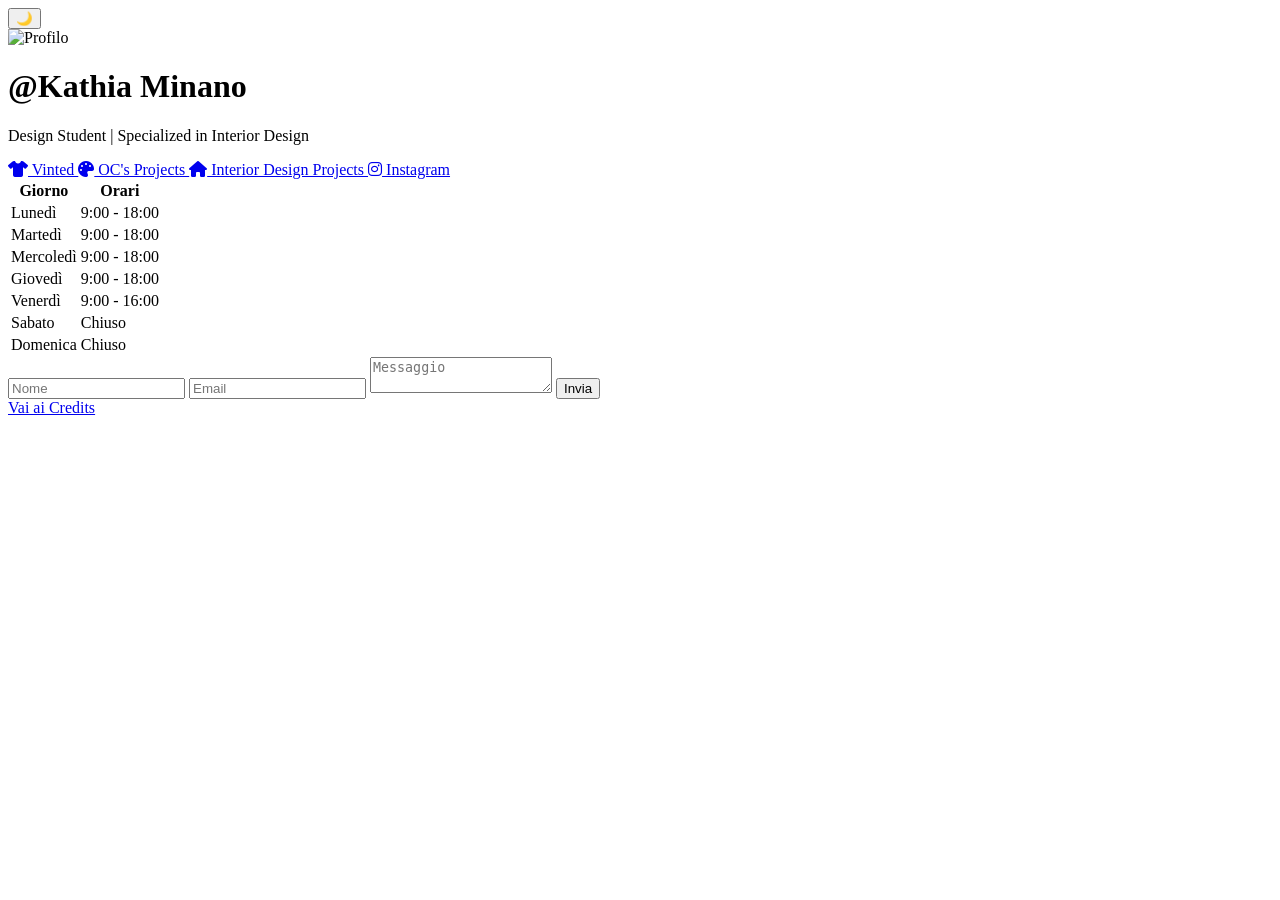
==== index.html @ 04611313 "Add initial HTML structure for Bio Link page" ====
<!DOCTYPE html>
<html lang="it">
<head>
  <meta charset="UTF-8">
  <meta name="viewport" content="width=device-width, initial-scale=1.0">
  
  <!-- LIBRERIE -->
  <link rel="stylesheet" href="https://cdnjs.cloudflare.com/ajax/libs/font-awesome/6.5.0/css/all.min.css">
  <link rel="stylesheet" href="https://cdnjs.cloudflare.com/ajax/libs/animate.css/4.1.1/animate.min.css"/>
  
  <link rel="stylesheet" href="style.css">
  <title>Bio Link</title>
</head>

<body>

<div class="theme-switch">
  <button id="theme-toggle">🌙</button>
</div>

<header>
  <img src="https://i.imgur.com/Iqehbpe.png" alt="Profilo" class="profile-img">
  <h1>@Kathia Minano</h1>
  <p>Design Student | Specialized in Interior Design</p>
</header>

<main class="container">

  <!-- LINK -->
  <a href="https://www.vinted.it/member/184225014-kathia186" class="btn vinted animate__animated animate__fadeInUp">
    <i class="fa-solid fa-shirt"></i> Vinted
  </a>

  <a href="#" class="btn canva animate__animated animate__fadeInUp animate__delay-1s">
    <i class="fa-solid fa-palette"></i> OC's Projects
  </a>

  <a href="#" class="btn design animate__animated animate__fadeInUp animate__delay-2s">
    <i class="fa-solid fa-house"></i> Interior Design Projects
  </a>

  <a href="#" class="btn instagram animate__animated animate__fadeInUp animate__delay-3s">
    <i class="fa-brands fa-instagram"></i> Instagram
  </a>

  <!-- ============================= -->
  <!-- TABELLA ORARI -->
  <table>
    <thead>
      <tr>
        <th>Giorno</th>
        <th>Orari</th>
      </tr>
    </thead>
    <tbody>
      <tr><td>Lunedì</td><td>9:00 - 18:00</td></tr>
      <tr><td>Martedì</td><td>9:00 - 18:00</td></tr>
      <tr><td>Mercoledì</td><td>9:00 - 18:00</td></tr>
      <tr><td>Giovedì</td><td>9:00 - 18:00</td></tr>
      <tr><td>Venerdì</td><td>9:00 - 16:00</td></tr>
      <tr><td>Sabato</td><td>Chiuso</td></tr>
      <tr><td>Domenica</td><td>Chiuso</td></tr>
    </tbody>
  </table>

  <!-- ============================= -->
  <!-- FORM CONTATTI -->
  <form id="contact-form">
    <input type="text" id="name" placeholder="Nome" required>
    <input type="email" id="email" placeholder="Email" required>
    <textarea id="message" placeholder="Messaggio" required></textarea>
    <button type="submit">Invia</button>
  </form>

  <!-- LINK AI CREDITS -->
  <a href="credits.html" class="btn">Vai ai Credits</a>

</main>

<footer></footer>

<!-- JQUERY -->
<script src="https://code.jquery.com/jquery-3.6.0.min.js"></script>

<script src="script.js"></script>
</body>
</html>
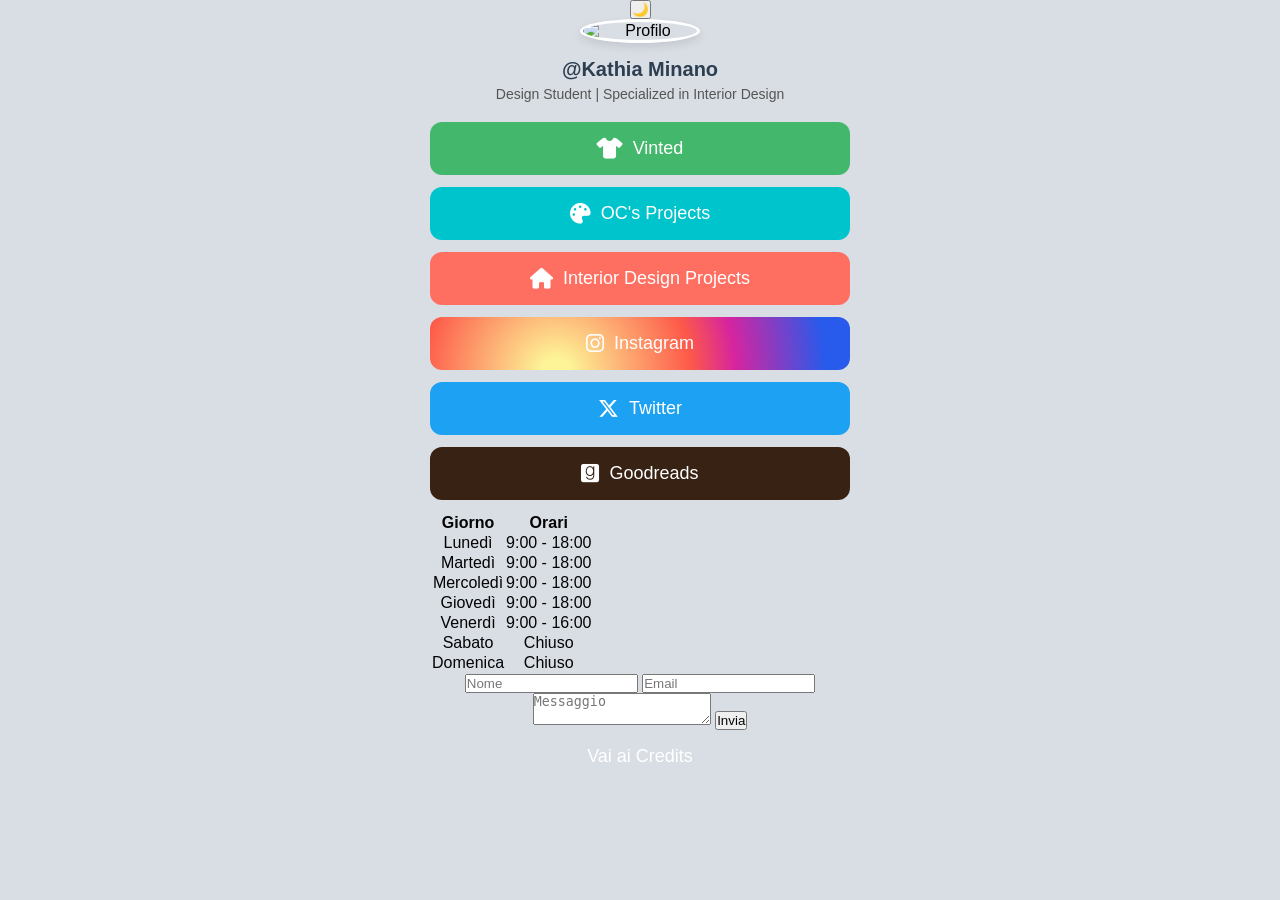
==== commit a7178f4d: "Update links in index.html for various projects" ====
--- a/index.html
+++ b/index.html
@@ -31,18 +31,23 @@
     <i class="fa-solid fa-shirt"></i> Vinted
   </a>
 
-  <a href="#" class="btn canva animate__animated animate__fadeInUp animate__delay-1s">
+  <a href="https://www.canva.com/design/DAHC-GVW6eI/b9iAZivAqNpoFAsjjV1Neg/edit" class="btn canva animate__animated animate__fadeInUp animate__delay-1s">
     <i class="fa-solid fa-palette"></i> OC's Projects
   </a>
 
-  <a href="#" class="btn design animate__animated animate__fadeInUp animate__delay-2s">
+  <a href="https://www.canva.com/design/DAHC-CahMM4/nzO-kDaWfv0rWw1O7O1sMg/edit" class="btn design animate__animated animate__fadeInUp animate__delay-2s">
     <i class="fa-solid fa-house"></i> Interior Design Projects
   </a>
 
-  <a href="#" class="btn instagram animate__animated animate__fadeInUp animate__delay-3s">
+  <a href="https://www.instagram.com/kathia_186" class="btn instagram animate__animated animate__fadeInUp animate__delay-3s">
     <i class="fa-brands fa-instagram"></i> Instagram
   </a>
-
+ <a href="https://twitter.com/ittoenjoier" class="btn twitter animate__animated animate__fadeInUp animate__delay-4s">
+      <i class="fa-brands fa-x-twitter"></i> Twitter
+    </a>
+    <a href="https://www.goodreads.com/ittoenjoier" class="btn goodreads animate__animated animate__fadeInUp animate__delay-5s">
+      <i class="fa-brands fa-goodreads"></i> Goodreads
+    </a>
   <!-- ============================= -->
   <!-- TABELLA ORARI -->
   <table>
--- a/style.css
+++ b/style.css
@@ -0,0 +1,130 @@
+* {
+  margin: 0;
+  padding: 0;
+  box-sizing: border-box;
+}
+
+body, html {
+  width: 100%;
+  height: 100%;
+  font-family: 'Poppins', sans-serif;
+  background-color: #d9dee5;
+  display: flex;
+  flex-direction: column;
+  align-items: center;
+  text-align: center;
+  transition: background-color 0.3s ease, color 0.3s ease;
+  border: none;
+  box-shadow: none;
+}
+
+/* FOTO PROFILO */
+.profile-img {
+  width: 25vw;
+  max-width: 120px;
+  height: auto;
+  border-radius: 50%;
+  display: block;
+  margin: 0 auto 15px;
+  border: 3px solid #fff;
+  box-shadow: 0 4px 10px rgba(0,0,0,0.1);
+  transition: all 0.3s ease;
+}
+
+/* NOME E DESCRIZIONE */
+h1 {
+  font-size: 20px;
+  color: #2c3e50;
+  margin-bottom: 5px;
+  transition: color 0.3s ease;
+}
+
+p {
+  font-size: 14px;
+  color: #555;
+  margin-bottom: 20px;
+  transition: color 0.3s ease;
+}
+
+/* CONTENITORE */
+.container {
+  width: 95%;
+  max-width: 420px;
+  margin: 0 auto;
+  padding: 0;
+}
+
+/* BOTTONI COLORATI */
+.btn {
+  display: flex;
+  align-items: center;
+  justify-content: center;
+  color: white;
+  text-decoration: none;
+  padding: 16px 0;
+  margin-bottom: 12px;
+  border-radius: 12px;
+  font-weight: 500;
+  font-size: 18px;
+  width: 100%;
+  transition: all 0.3s ease;
+}
+
+/* Icone */
+.btn i {
+  margin-right: 10px;
+  font-size: 1.3rem;
+}
+
+/* Colori per sito */
+.btn.vinted { background-color: #43B86C; }
+.btn.instagram { background: radial-gradient(circle at 30% 107%, #fdf497 0%, #fdf497 5%, #fd5949 45%, #d6249f 60%, #285AEB 90%); }
+.btn.twitter { background-color: #1DA1F2; }
+.btn.goodreads { background-color: #372213; }
+.btn.canva { background-color: #00C4CC; }
+.btn.design { background-color: #FF6F61; }
+.btn.patreon { background-color: #F96854; }
+
+/* Hover */
+.btn:hover {
+  filter: brightness(1.1);
+  transform: translateY(-2px);
+  box-shadow: 0 6px 15px rgba(0,0,0,0.3);
+}
+
+/* ANIMAZIONI SEQUENZIALI */
+.animate__delay-1s { animation-delay: 0.2s; }
+.animate__delay-2s { animation-delay: 0.4s; }
+.animate__delay-3s { animation-delay: 0.6s; }
+.animate__delay-4s { animation-delay: 0.8s; }
+.animate__delay-5s { animation-delay: 1s; }
+.animate__delay-6s { animation-delay: 1.2s; }
+
+
+/* DARK MODE */
+body.dark-mode {
+  background-color: #2C2B3A;
+  color: #ffffff;
+}
+
+body.dark-mode .btn {
+  box-shadow: 0 2px 4px rgba(0,0,0,0.2);
+  color: white;
+}
+
+/* Nome e descrizione leggibili in dark mode */
+body.dark-mode h1 { color: #FFD700; }
+body.dark-mode p { color: #CCCCCC; }
+
+/* Foto invariata in dark mode */
+body.dark-mode .profile-img {
+  box-shadow: 0 4px 10px rgba(0,0,0,0.1);
+}
+
+/* RESPONSIVE */
+@media (max-width: 400px) {
+  .profile-img { width: 30vw; max-width: 100px; }
+  h1 { font-size: 18px; }
+  p { font-size: 13px; }
+  .btn { font-size: 16px; padding: 14px 0; }
+}
